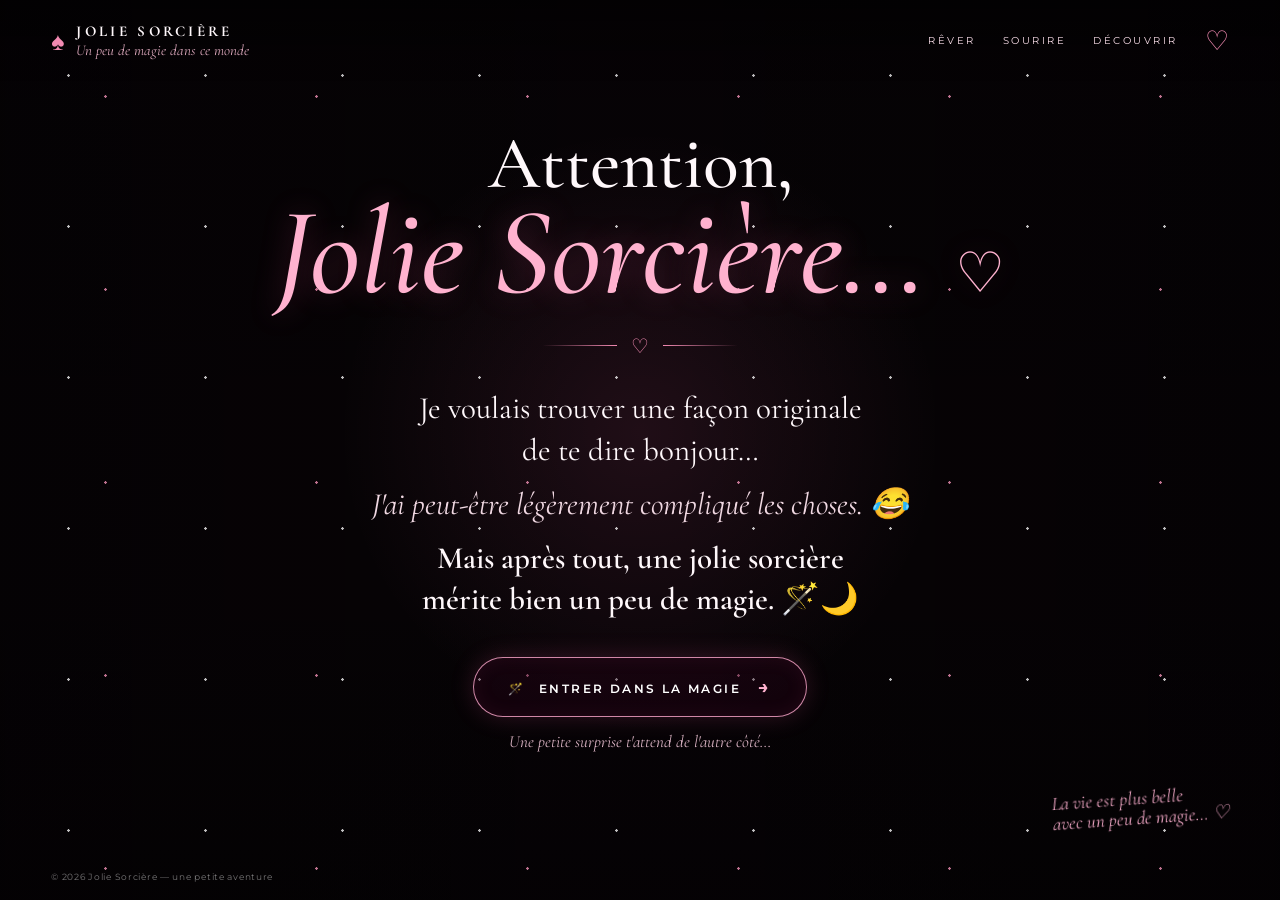
==== index.html @ 944da11e "Add files via upload" ====
<!DOCTYPE html>
<html lang="fr">

<head>
    <meta charset="UTF-8">

    <meta name="viewport" content="width=device-width, initial-scale=1.0">

    <meta name="theme-color" content="#070306">

    <title>Jolie Sorcière 🌙</title>

    <link rel="stylesheet" href="style.css">
</head>

<body>

    <!-- Étoiles -->
    <div class="stars"></div>

    <main class="hero">

        <!-- Image de fond -->
        <div class="background-image"></div>

        <!-- Voile sombre -->
        <div class="overlay"></div>


        <!-- =========================
             NAVIGATION
        ========================== -->

        <header class="topbar">

            <div class="brand">

                <div class="brand-icon">
                    ♠
                </div>

                <div class="brand-text">

                    <strong>
                        JOLIE SORCIÈRE
                    </strong>

                    <small>
                        Un peu de magie dans ce monde
                    </small>

                </div>

            </div>


            <nav>

                <span>RÊVER</span>

                <span>SOURIRE</span>

                <span>DÉCOUVRIR</span>

                <span class="heart">
                    ♡
                </span>

            </nav>

        </header>



        <!-- =========================
             CONTENU PRINCIPAL
        ========================== -->

        <section class="hero-content">

            <p class="attention">
                Attention,
            </p>


            <h1>
                Jolie Sorcière…
                <span>♡</span>
            </h1>


            <div class="divider">

                <i></i>

                <span>♡</span>

                <i></i>

            </div>



            <!-- Message -->

            <div class="message">

                <p class="main-message">

                    Je voulais trouver une façon originale
                    <br>
                    de te dire bonjour…

                </p>


                <p class="funny-message">

                    J'ai peut-être légèrement compliqué les choses. 😂

                </p>


                <p class="romantic-message">

                    Mais après tout, une jolie sorcière
                    <br>
                    mérite bien un peu de magie. 🪄🌙

                </p>

            </div>



            <!-- Bouton -->

            <button
                id="enterMagic"
                class="magic-button"
            >

                <span>
                    🪄
                </span>

                ENTRER DANS LA MAGIE

                <b>
                    →
                </b>

            </button>


            <p class="hint">

                Une petite surprise t'attend de l'autre côté…

            </p>

        </section>



        <!-- Petite signature -->

        <div class="signature">

            La vie est plus belle
            <br>

            avec un peu de magie… ♡

        </div>



        <!-- Footer -->

        <footer>

            © 2026 Jolie Sorcière — une petite aventure

        </footer>

    </main>


    <script src="script.js"></script>

</body>

</html>
---- style.css ----
@import url('https://fonts.googleapis.com/css2?family=Cormorant+Garamond:wght@400;500;600;700&family=Montserrat:wght@400;500;600;700&display=swap');


/* =========================================
   VARIABLES
========================================= */

:root {

    --black: #070306;

    --pink: #f28ab2;

    --pink-light: #ffb2cf;

    --white: #fff8fb;

}


/* =========================================
   RESET
========================================= */

* {
    box-sizing: border-box;
}


html,
body {

    margin: 0;

    min-height: 100%;

}


body {

    background: var(--black);

    color: var(--white);

    font-family: 'Montserrat', sans-serif;

    overflow: hidden;

}


/* =========================================
   HERO
========================================= */

.hero {

    position: relative;

    height: 100vh;

    width: 100%;

    display: flex;

    align-items: center;

    justify-content: center;

    overflow: hidden;

}


/* =========================================
   IMAGE DE FOND
========================================= */

.background-image {

    position: absolute;

    inset: 0;

    background-image:
        url("asset/hero-magique.png");

    background-size: cover;

    background-position: center;

    transform: scale(1.02);

}


/* =========================================
   OVERLAY
========================================= */

.overlay {

    position: absolute;

    inset: 0;

    background:

        radial-gradient(
            circle at 50% 48%,
            rgba(255, 110, 170, 0.10),
            transparent 38%
        ),

        linear-gradient(
            90deg,
            rgba(0, 0, 0, 0.30),
            rgba(0, 0, 0, 0.05),
            rgba(0, 0, 0, 0.30)
        ),

        linear-gradient(
            0deg,
            rgba(3, 1, 3, 0.60),
            transparent 35%,
            rgba(3, 1, 3, 0.20)
        );

}


/* =========================================
   ÉTOILES
========================================= */

.stars {

    position: fixed;

    inset: 0;

    z-index: 3;

    pointer-events: none;

    opacity: 0.75;

    background-image:

        radial-gradient(
            circle,
            #ffffff 0 1px,
            transparent 1.5px
        ),

        radial-gradient(
            circle,
            #ff9ac0 0 1px,
            transparent 1.5px
        );

    background-size:

        137px 151px,

        211px 193px;

    animation: starsMove 18s linear infinite;

}


@keyframes starsMove {

    from {

        background-position:
            0 0,
            0 0;

    }

    to {

        background-position:
            137px 151px,
            211px 193px;

    }

}


/* =========================================
   NAVIGATION
========================================= */

.topbar {

    position: absolute;

    z-index: 5;

    top: 0;

    left: 0;

    right: 0;

    padding: 22px 4vw;

    display: flex;

    justify-content: space-between;

    align-items: center;

    background:
        linear-gradient(
            rgba(0, 0, 0, 0.45),
            transparent
        );

}


/* Logo */

.brand {

    display: flex;

    align-items: center;

    gap: 12px;

}


.brand-icon {

    font-size: 25px;

    color: var(--pink);

}


.brand-text strong {

    display: block;

    font-family: 'Cormorant Garamond', serif;

    font-size: 15px;

    letter-spacing: 0.22em;

}


.brand-text small {

    display: block;

    margin-top: 1px;

    color: #d9a5b9;

    font-family: 'Cormorant Garamond', serif;

    font-size: 15px;

    font-style: italic;

}


/* Navigation */

nav {

    display: flex;

    align-items: center;

    gap: 27px;

    font-size: 10px;

    letter-spacing: 0.25em;

}


nav span {

    color: #f7dce7;

}


nav .heart {

    color: var(--pink);

    font-size: 27px;

    letter-spacing: 0;

}


/* =========================================
   CONTENU
========================================= */

.hero-content {

    position: relative;

    z-index: 4;

    width: min(850px, 92vw);

    padding: 80px 20px;

    text-align: center;

    animation: appear 1.2s ease both;

}


@keyframes appear {

    from {

        opacity: 0;

        transform: translateY(20px);

    }

    to {

        opacity: 1;

        transform: translateY(0);

    }

}


/* =========================================
   TITRE
========================================= */

.attention {

    margin: 0;

    font-family: 'Cormorant Garamond', serif;

    font-size: clamp(
        42px,
        6vw,
        74px
    );

    line-height: 0.9;

    font-weight: 500;

}


h1 {

    margin: 0;

    font-family: 'Cormorant Garamond', serif;

    font-size: clamp(
        64px,
        10vw,
        124px
    );

    line-height: 0.9;

    font-weight: 500;

    font-style: italic;

    color: var(--pink-light);

    text-shadow:
        0 0 30px rgba(
            255,
            102,
            165,
            0.25
        );

}


h1 span {

    font-family: 'Montserrat', sans-serif;

    font-size: 0.45em;

    font-style: normal;

}


/* =========================================
   SÉPARATEUR
========================================= */

.divider {

    display: flex;

    justify-content: center;

    align-items: center;

    gap: 14px;

    margin: 25px 0 30px;

    color: var(--pink);

}


.divider i {

    width: 75px;

    height: 1px;

    display: block;

    background:

        linear-gradient(
            90deg,
            transparent,
            var(--pink)
        );

}


.divider i:last-child {

    transform: rotate(180deg);

}


.divider span {

    font-size: 20px;

}


/* =========================================
   MESSAGE
========================================= */

.message {

    font-family: 'Cormorant Garamond', serif;

    font-size: clamp(
        22px,
        2.5vw,
        31px
    );

    line-height: 1.35;

}


.message p {

    margin: 0 0 12px;

}


.funny-message {

    color: #f0d8e2;

    font-style: italic;

}


.romantic-message {

    font-weight: 600;

}


/* =========================================
   BOUTON
========================================= */

.magic-button {

    margin-top: 24px;

    padding: 18px 34px;

    border:

        1px solid
        rgba(
            255,
            169,
            205,
            0.8
        );

    border-radius: 999px;

    color: white;

    background:

        rgba(
            40,
            4,
            24,
            0.38
        );

    box-shadow:

        0 0 25px
        rgba(
            245,
            102,
            161,
            0.18
        ),

        inset 0 0 20px
        rgba(
            245,
            102,
            161,
            0.07
        );

    font-family: 'Montserrat', sans-serif;

    font-size: 12px;

    font-weight: 600;

    letter-spacing: 0.20em;

    cursor: pointer;

    transition: 0.3s ease;

}


.magic-button:hover {

    transform: translateY(-3px);

    background:

        rgba(
            92,
            11,
            52,
            0.55
        );

    box-shadow:

        0 0 35px
        rgba(
            245,
            102,
            161,
            0.34
        );

}


.magic-button span {

    margin-right: 8px;

}


.magic-button b {

    margin-left: 12px;

    color: var(--pink-light);

    font-size: 18px;

}


/* =========================================
   TEXTE SOUS BOUTON
========================================= */

.hint {

    margin-top: 14px;

    color: #d8b1c1;

    font-family: 'Cormorant Garamond', serif;

    font-size: 17px;

    font-style: italic;

}


/* =========================================
   SIGNATURE
========================================= */

.signature {

    position: absolute;

    z-index: 4;

    right: 4vw;

    bottom: 8vh;

    color: #f0a6c4;

    font-family: 'Cormorant Garamond', serif;

    font-size: 19px;

    font-style: italic;

    line-height: 1.05;

    transform: rotate(-4deg);

}


/* =========================================
   FOOTER
========================================= */

footer {

    position: absolute;

    z-index: 4;

    left: 4vw;

    bottom: 18px;

    color: rgba(
        255,
        255,
        255,
        0.45
    );

    font-size: 9px;

    letter-spacing: 0.08em;

}


/* =========================================
   MOBILE
========================================= */

@media (max-width: 800px) {

    nav {

        display: none;

    }


    .topbar {

        padding: 18px 20px;

    }


    .hero-content {

        padding-top: 100px;

    }


    .signature {

        display: none;

    }


    .message {

        font-size: 22px;

    }


    .magic-button {

        padding: 16px 22px;

        font-size: 10px;

    }

}


/* =========================================
   ACCESSIBILITÉ
========================================= */

@media (prefers-reduced-motion: reduce) {

    * {

        animation: none !important;

        transition: none !important;

    }

}
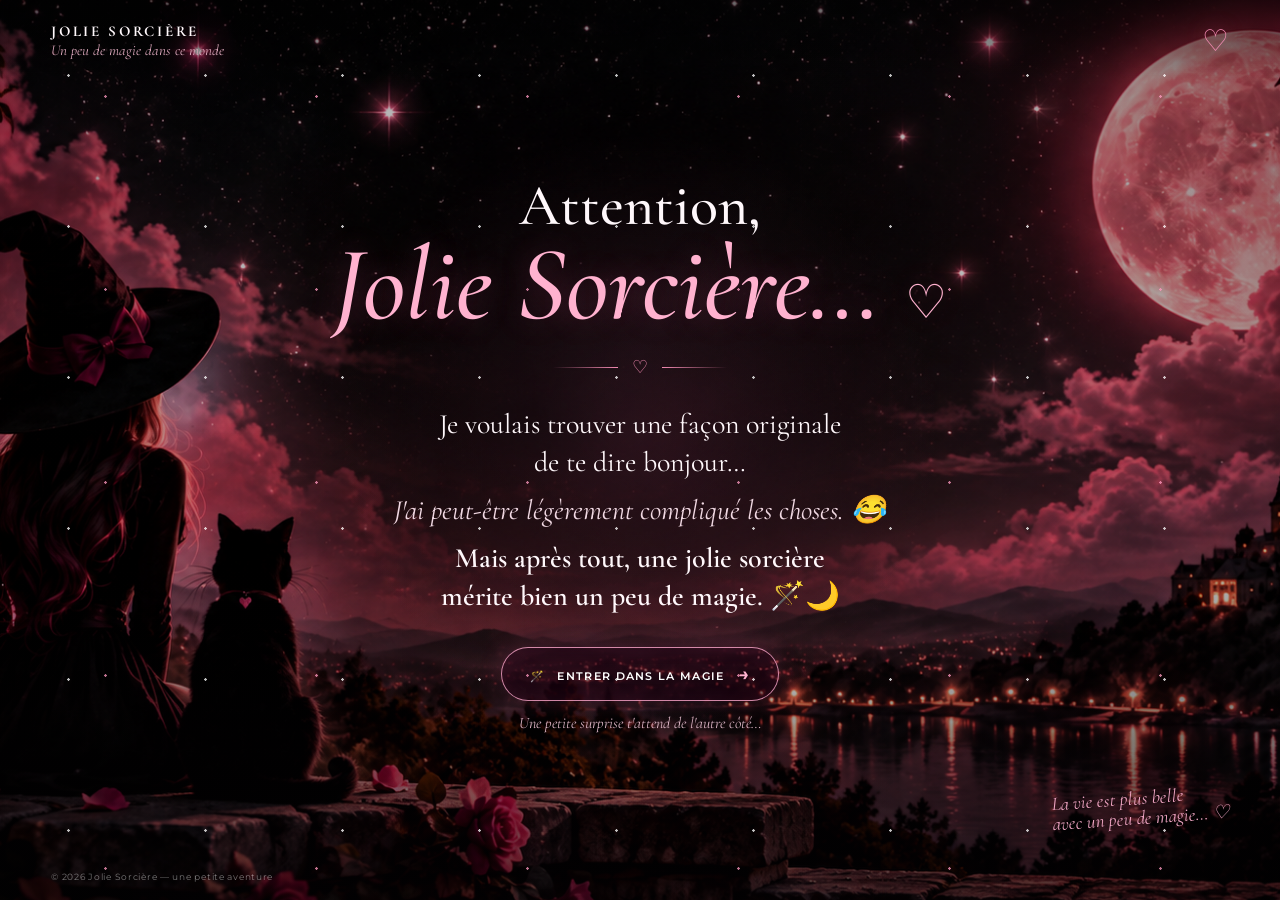
==== commit 336c9b9d: "Simplify page 1 header for mobile and desktop" ====
--- a/index.html
+++ b/index.html
@@ -1,194 +1,69 @@
-<!DOCTYPE html>
-<html lang="fr">
-
-<head>
-    <meta charset="UTF-8">
-
-    <meta name="viewport" content="width=device-width, initial-scale=1.0">
-
-    <meta name="theme-color" content="#070306">
-
-    <title>Jolie Sorcière 🌙</title>
-
-    <link rel="stylesheet" href="style.css">
-</head>
-
-<body>
-
-    <!-- Étoiles -->
-    <div class="stars"></div>
-
-    <main class="hero">
-
-        <!-- Image de fond -->
-        <div class="background-image"></div>
-
-        <!-- Voile sombre -->
-        <div class="overlay"></div>
-
-
-        <!-- =========================
-             NAVIGATION
-        ========================== -->
-
-        <header class="topbar">
-
-            <div class="brand">
-
-                <div class="brand-icon">
-                    ♠
-                </div>
-
-                <div class="brand-text">
-
-                    <strong>
-                        JOLIE SORCIÈRE
-                    </strong>
-
-                    <small>
-                        Un peu de magie dans ce monde
-                    </small>
-
-                </div>
-
-            </div>
-
-
-            <nav>
-
-                <span>RÊVER</span>
-
-                <span>SOURIRE</span>
-
-                <span>DÉCOUVRIR</span>
-
-                <span class="heart">
-                    ♡
-                </span>
-
-            </nav>
-
-        </header>
-
-
-
-        <!-- =========================
-             CONTENU PRINCIPAL
-        ========================== -->
-
-        <section class="hero-content">
-
-            <p class="attention">
-                Attention,
-            </p>
-
-
-            <h1>
-                Jolie Sorcière…
-                <span>♡</span>
-            </h1>
-
-
-            <div class="divider">
-
-                <i></i>
-
-                <span>♡</span>
-
-                <i></i>
-
-            </div>
-
-
-
-            <!-- Message -->
-
-            <div class="message">
-
-                <p class="main-message">
-
-                    Je voulais trouver une façon originale
-                    <br>
-                    de te dire bonjour…
-
-                </p>
-
-
-                <p class="funny-message">
-
-                    J'ai peut-être légèrement compliqué les choses. 😂
-
-                </p>
-
-
-                <p class="romantic-message">
-
-                    Mais après tout, une jolie sorcière
-                    <br>
-                    mérite bien un peu de magie. 🪄🌙
-
-                </p>
-
-            </div>
-
-
-
-            <!-- Bouton -->
-
-            <button
-                id="enterMagic"
-                class="magic-button"
-            >
-
-                <span>
-                    🪄
-                </span>
-
-                ENTRER DANS LA MAGIE
-
-                <b>
-                    →
-                </b>
-
-            </button>
-
-
-            <p class="hint">
-
-                Une petite surprise t'attend de l'autre côté…
-
-            </p>
-
-        </section>
-
-
-
-        <!-- Petite signature -->
-
-        <div class="signature">
-
-            La vie est plus belle
-            <br>
-
-            avec un peu de magie… ♡
-
-        </div>
-
-
-
-        <!-- Footer -->
-
-        <footer>
-
-            © 2026 Jolie Sorcière — une petite aventure
-
-        </footer>
-
-    </main>
-
-
-    <script src="script.js"></script>
-
-</body>
-
+<!DOCTYPE html>
+<html lang="fr">
+<head>
+    <meta charset="UTF-8">
+    <meta name="viewport" content="width=device-width, initial-scale=1.0">
+    <meta name="theme-color" content="#070306">
+    <title>Jolie Sorcière 🌙</title>
+    <link rel="stylesheet" href="style.css">
+</head>
+<body>
+    <div class="stars"></div>
+    <main class="hero">
+        <div class="background-image"></div>
+        <div class="overlay"></div>
+
+        <header class="topbar">
+            <div class="brand">
+                <div class="brand-text">
+                    <strong>JOLIE SORCIÈRE</strong>
+                    <small>Un peu de magie dans ce monde</small>
+                </div>
+            </div>
+            <div class="top-heart">♡</div>
+        </header>
+
+        <section class="hero-content">
+            <p class="attention">Attention,</p>
+            <h1>Jolie Sorcière… <span>♡</span></h1>
+
+            <div class="divider">
+                <i></i>
+                <span>♡</span>
+                <i></i>
+            </div>
+
+            <div class="message">
+                <p class="main-message">
+                    Je voulais trouver une façon originale<br>
+                    de te dire bonjour…
+                </p>
+                <p class="funny-message">
+                    J'ai peut-être légèrement compliqué les choses. 😂
+                </p>
+                <p class="romantic-message">
+                    Mais après tout, une jolie sorcière<br>
+                    mérite bien un peu de magie. 🪄🌙
+                </p>
+            </div>
+
+            <button id="enterMagic" class="magic-button">
+                <span>🪄</span>
+                ENTRER DANS LA MAGIE
+                <b>→</b>
+            </button>
+
+            <p class="hint">Une petite surprise t'attend de l'autre côté…</p>
+        </section>
+
+        <div class="signature">
+            La vie est plus belle<br>
+            avec un peu de magie… ♡
+        </div>
+
+        <footer>© 2026 Jolie Sorcière — une petite aventure</footer>
+    </main>
+
+    <script src="script.js"></script>
+</body>
 </html>
--- a/style.css
+++ b/style.css
@@ -1,770 +1,338 @@
-@import url('https://fonts.googleapis.com/css2?family=Cormorant+Garamond:wght@400;500;600;700&family=Montserrat:wght@400;500;600;700&display=swap');
-
-
-/* =========================================
-   VARIABLES
-========================================= */
-
-:root {
-
-    --black: #070306;
-
-    --pink: #f28ab2;
-
-    --pink-light: #ffb2cf;
-
-    --white: #fff8fb;
-
-}
-
-
-/* =========================================
-   RESET
-========================================= */
-
-* {
-    box-sizing: border-box;
-}
-
-
-html,
-body {
-
-    margin: 0;
-
-    min-height: 100%;
-
-}
-
-
-body {
-
-    background: var(--black);
-
-    color: var(--white);
-
-    font-family: 'Montserrat', sans-serif;
-
-    overflow: hidden;
-
-}
-
-
-/* =========================================
-   HERO
-========================================= */
-
-.hero {
-
-    position: relative;
-
-    height: 100vh;
-
-    width: 100%;
-
-    display: flex;
-
-    align-items: center;
-
-    justify-content: center;
-
-    overflow: hidden;
-
-}
-
-
-/* =========================================
-   IMAGE DE FOND
-========================================= */
-
-.background-image {
-
-    position: absolute;
-
-    inset: 0;
-
-    background-image:
-        url("asset/hero-magique.png");
-
-    background-size: cover;
-
-    background-position: center;
-
-    transform: scale(1.02);
-
-}
-
-
-/* =========================================
-   OVERLAY
-========================================= */
-
-.overlay {
-
-    position: absolute;
-
-    inset: 0;
-
-    background:
-
-        radial-gradient(
-            circle at 50% 48%,
-            rgba(255, 110, 170, 0.10),
-            transparent 38%
-        ),
-
-        linear-gradient(
-            90deg,
-            rgba(0, 0, 0, 0.30),
-            rgba(0, 0, 0, 0.05),
-            rgba(0, 0, 0, 0.30)
-        ),
-
-        linear-gradient(
-            0deg,
-            rgba(3, 1, 3, 0.60),
-            transparent 35%,
-            rgba(3, 1, 3, 0.20)
-        );
-
-}
-
-
-/* =========================================
-   ÉTOILES
-========================================= */
-
-.stars {
-
-    position: fixed;
-
-    inset: 0;
-
-    z-index: 3;
-
-    pointer-events: none;
-
-    opacity: 0.75;
-
-    background-image:
-
-        radial-gradient(
-            circle,
-            #ffffff 0 1px,
-            transparent 1.5px
-        ),
-
-        radial-gradient(
-            circle,
-            #ff9ac0 0 1px,
-            transparent 1.5px
-        );
-
-    background-size:
-
-        137px 151px,
-
-        211px 193px;
-
-    animation: starsMove 18s linear infinite;
-
-}
-
-
-@keyframes starsMove {
-
-    from {
-
-        background-position:
-            0 0,
-            0 0;
-
-    }
-
-    to {
-
-        background-position:
-            137px 151px,
-            211px 193px;
-
-    }
-
-}
-
-
-/* =========================================
-   NAVIGATION
-========================================= */
-
-.topbar {
-
-    position: absolute;
-
-    z-index: 5;
-
-    top: 0;
-
-    left: 0;
-
-    right: 0;
-
-    padding: 22px 4vw;
-
-    display: flex;
-
-    justify-content: space-between;
-
-    align-items: center;
-
-    background:
-        linear-gradient(
-            rgba(0, 0, 0, 0.45),
-            transparent
-        );
-
-}
-
-
-/* Logo */
-
-.brand {
-
-    display: flex;
-
-    align-items: center;
-
-    gap: 12px;
-
-}
-
-
-.brand-icon {
-
-    font-size: 25px;
-
-    color: var(--pink);
-
-}
-
-
-.brand-text strong {
-
-    display: block;
-
-    font-family: 'Cormorant Garamond', serif;
-
-    font-size: 15px;
-
-    letter-spacing: 0.22em;
-
-}
-
-
-.brand-text small {
-
-    display: block;
-
-    margin-top: 1px;
-
-    color: #d9a5b9;
-
-    font-family: 'Cormorant Garamond', serif;
-
-    font-size: 15px;
-
-    font-style: italic;
-
-}
-
-
-/* Navigation */
-
-nav {
-
-    display: flex;
-
-    align-items: center;
-
-    gap: 27px;
-
-    font-size: 10px;
-
-    letter-spacing: 0.25em;
-
-}
-
-
-nav span {
-
-    color: #f7dce7;
-
-}
-
-
-nav .heart {
-
-    color: var(--pink);
-
-    font-size: 27px;
-
-    letter-spacing: 0;
-
-}
-
-
-/* =========================================
-   CONTENU
-========================================= */
-
-.hero-content {
-
-    position: relative;
-
-    z-index: 4;
-
-    width: min(850px, 92vw);
-
-    padding: 80px 20px;
-
-    text-align: center;
-
-    animation: appear 1.2s ease both;
-
-}
-
-
-@keyframes appear {
-
-    from {
-
-        opacity: 0;
-
-        transform: translateY(20px);
-
-    }
-
-    to {
-
-        opacity: 1;
-
-        transform: translateY(0);
-
-    }
-
-}
-
-
-/* =========================================
-   TITRE
-========================================= */
-
-.attention {
-
-    margin: 0;
-
-    font-family: 'Cormorant Garamond', serif;
-
-    font-size: clamp(
-        42px,
-        6vw,
-        74px
-    );
-
-    line-height: 0.9;
-
-    font-weight: 500;
-
-}
-
-
-h1 {
-
-    margin: 0;
-
-    font-family: 'Cormorant Garamond', serif;
-
-    font-size: clamp(
-        64px,
-        10vw,
-        124px
-    );
-
-    line-height: 0.9;
-
-    font-weight: 500;
-
-    font-style: italic;
-
-    color: var(--pink-light);
-
-    text-shadow:
-        0 0 30px rgba(
-            255,
-            102,
-            165,
-            0.25
-        );
-
-}
-
-
-h1 span {
-
-    font-family: 'Montserrat', sans-serif;
-
-    font-size: 0.45em;
-
-    font-style: normal;
-
-}
-
-
-/* =========================================
-   SÉPARATEUR
-========================================= */
-
-.divider {
-
-    display: flex;
-
-    justify-content: center;
-
-    align-items: center;
-
-    gap: 14px;
-
-    margin: 25px 0 30px;
-
-    color: var(--pink);
-
-}
-
-
-.divider i {
-
-    width: 75px;
-
-    height: 1px;
-
-    display: block;
-
-    background:
-
-        linear-gradient(
-            90deg,
-            transparent,
-            var(--pink)
-        );
-
-}
-
-
-.divider i:last-child {
-
-    transform: rotate(180deg);
-
-}
-
-
-.divider span {
-
-    font-size: 20px;
-
-}
-
-
-/* =========================================
-   MESSAGE
-========================================= */
-
-.message {
-
-    font-family: 'Cormorant Garamond', serif;
-
-    font-size: clamp(
-        22px,
-        2.5vw,
-        31px
-    );
-
-    line-height: 1.35;
-
-}
-
-
-.message p {
-
-    margin: 0 0 12px;
-
-}
-
-
-.funny-message {
-
-    color: #f0d8e2;
-
-    font-style: italic;
-
-}
-
-
-.romantic-message {
-
-    font-weight: 600;
-
-}
-
-
-/* =========================================
-   BOUTON
-========================================= */
-
-.magic-button {
-
-    margin-top: 24px;
-
-    padding: 18px 34px;
-
-    border:
-
-        1px solid
-        rgba(
-            255,
-            169,
-            205,
-            0.8
-        );
-
-    border-radius: 999px;
-
-    color: white;
-
-    background:
-
-        rgba(
-            40,
-            4,
-            24,
-            0.38
-        );
-
-    box-shadow:
-
-        0 0 25px
-        rgba(
-            245,
-            102,
-            161,
-            0.18
-        ),
-
-        inset 0 0 20px
-        rgba(
-            245,
-            102,
-            161,
-            0.07
-        );
-
-    font-family: 'Montserrat', sans-serif;
-
-    font-size: 12px;
-
-    font-weight: 600;
-
-    letter-spacing: 0.20em;
-
-    cursor: pointer;
-
-    transition: 0.3s ease;
-
-}
-
-
-.magic-button:hover {
-
-    transform: translateY(-3px);
-
-    background:
-
-        rgba(
-            92,
-            11,
-            52,
-            0.55
-        );
-
-    box-shadow:
-
-        0 0 35px
-        rgba(
-            245,
-            102,
-            161,
-            0.34
-        );
-
-}
-
-
-.magic-button span {
-
-    margin-right: 8px;
-
-}
-
-
-.magic-button b {
-
-    margin-left: 12px;
-
-    color: var(--pink-light);
-
-    font-size: 18px;
-
-}
-
-
-/* =========================================
-   TEXTE SOUS BOUTON
-========================================= */
-
-.hint {
-
-    margin-top: 14px;
-
-    color: #d8b1c1;
-
-    font-family: 'Cormorant Garamond', serif;
-
-    font-size: 17px;
-
-    font-style: italic;
-
-}
-
-
-/* =========================================
-   SIGNATURE
-========================================= */
-
-.signature {
-
-    position: absolute;
-
-    z-index: 4;
-
-    right: 4vw;
-
-    bottom: 8vh;
-
-    color: #f0a6c4;
-
-    font-family: 'Cormorant Garamond', serif;
-
-    font-size: 19px;
-
-    font-style: italic;
-
-    line-height: 1.05;
-
-    transform: rotate(-4deg);
-
-}
-
-
-/* =========================================
-   FOOTER
-========================================= */
-
-footer {
-
-    position: absolute;
-
-    z-index: 4;
-
-    left: 4vw;
-
-    bottom: 18px;
-
-    color: rgba(
-        255,
-        255,
-        255,
-        0.45
-    );
-
-    font-size: 9px;
-
-    letter-spacing: 0.08em;
-
-}
-
-
-/* =========================================
-   MOBILE
-========================================= */
-
-@media (max-width: 800px) {
-
-    nav {
-
-        display: none;
-
-    }
-
-
-    .topbar {
-
-        padding: 18px 20px;
-
-    }
-
-
-    .hero-content {
-
-        padding-top: 100px;
-
-    }
-
-
-    .signature {
-
-        display: none;
-
-    }
-
-
-    .message {
-
-        font-size: 22px;
-
-    }
-
-
-    .magic-button {
-
-        padding: 16px 22px;
-
-        font-size: 10px;
-
-    }
-
-}
-
-
-/* =========================================
-   ACCESSIBILITÉ
-========================================= */
-
-@media (prefers-reduced-motion: reduce) {
-
-    * {
-
-        animation: none !important;
-
-        transition: none !important;
-
-    }
-
+@import url('https://fonts.googleapis.com/css2?family=Cormorant+Garamond:wght@400;500;600;700&family=Montserrat:wght@400;500;600;700&display=swap');
+
+:root{
+  --black:#070306;
+  --pink:#f28ab2;
+  --pink-light:#ffb2cf;
+  --white:#fff8fb;
+}
+
+*{box-sizing:border-box;margin:0;padding:0}
+
+html,body{
+  width:100%;
+  min-height:100%;
+  background:var(--black);
+}
+
+body{
+  color:var(--white);
+  font-family:'Montserrat',sans-serif;
+  overflow-x:hidden;
+  overflow-y:auto;
+}
+
+.hero{
+  position:relative;
+  width:100%;
+  min-height:100svh;
+  height:auto;
+  display:flex;
+  align-items:center;
+  justify-content:center;
+  overflow:hidden;
+  isolation:isolate;
+}
+
+.background-image{
+  position:absolute;
+  inset:0;
+  z-index:0;
+  background-image:url("asset/hero-magique.png");
+  background-size:cover;
+  background-position:center center;
+  background-repeat:no-repeat;
+  transform:scale(1.02);
+}
+
+.overlay{
+  position:absolute;
+  inset:0;
+  z-index:1;
+  background:
+    radial-gradient(circle at 50% 48%,rgba(255,110,170,.10),transparent 38%),
+    linear-gradient(90deg,rgba(0,0,0,.30),rgba(0,0,0,.05),rgba(0,0,0,.30)),
+    linear-gradient(0deg,rgba(3,1,3,.62),transparent 38%,rgba(3,1,3,.20));
+}
+
+.stars{
+  position:fixed;
+  inset:0;
+  z-index:3;
+  pointer-events:none;
+  opacity:.75;
+  background-image:
+    radial-gradient(circle,#fff 0 1px,transparent 1.5px),
+    radial-gradient(circle,#ff9ac0 0 1px,transparent 1.5px);
+  background-size:137px 151px,211px 193px;
+  animation:starsMove 18s linear infinite;
+}
+
+@keyframes starsMove{
+  from{background-position:0 0,0 0}
+  to{background-position:137px 151px,211px 193px}
+}
+
+.topbar{
+  position:absolute;
+  z-index:5;
+  top:0;
+  left:0;
+  right:0;
+  padding:22px 4vw;
+  display:flex;
+  justify-content:space-between;
+  align-items:center;
+  background:linear-gradient(rgba(0,0,0,.45),transparent);
+}
+
+.brand{display:flex;align-items:center;gap:12px}
+.brand-icon{display:none}
+
+.brand-text strong{
+  display:block;
+  font-family:'Cormorant Garamond',serif;
+  font-size:15px;
+  letter-spacing:.18em;
+}
+
+.brand-text small{
+  display:block;
+  margin-top:1px;
+  color:#d9a5b9;
+  font-family:'Cormorant Garamond',serif;
+  font-size:15px;
+  font-style:italic;
+}
+
+nav{display:none}
+
+.top-heart{
+  color:var(--pink);
+  font-size:30px;
+  line-height:1;
+  text-shadow:0 0 18px rgba(242,138,178,.55);
+}
+
+.hero-content{
+  position:relative;
+  z-index:4;
+  width:min(850px,92vw);
+  padding:100px 20px 90px;
+  text-align:center;
+  animation:appear 1.2s ease both;
+}
+
+@keyframes appear{
+  from{opacity:0;transform:translateY(20px)}
+  to{opacity:1;transform:translateY(0)}
+}
+
+.attention{
+  margin:0;
+  font-family:'Cormorant Garamond',serif;
+  font-size:clamp(32px,6vw,58px);
+  line-height:1;
+  font-weight:500;
+}
+
+h1{
+  margin:0;
+  font-family:'Cormorant Garamond',serif;
+  font-size:clamp(52px,10vw,105px);
+  line-height:.95;
+  font-weight:500;
+  font-style:italic;
+  color:var(--pink-light);
+  text-shadow:0 0 30px rgba(255,102,165,.25);
+}
+
+h1 span{
+  font-family:'Montserrat',sans-serif;
+  font-size:.45em;
+  font-style:normal;
+}
+
+.divider{
+  display:flex;
+  justify-content:center;
+  align-items:center;
+  gap:14px;
+  margin:22px 0 28px;
+  color:var(--pink);
+}
+
+.divider i{
+  width:65px;
+  height:1px;
+  display:block;
+  background:linear-gradient(90deg,transparent,var(--pink));
+}
+
+.divider i:last-child{transform:rotate(180deg)}
+.divider span{font-size:18px}
+
+.message{
+  font-family:'Cormorant Garamond',serif;
+  font-size:clamp(19px,2.5vw,28px);
+  line-height:1.35;
+}
+
+.message p{margin:0 0 10px}
+.funny-message{color:#f0d8e2;font-style:italic}
+.romantic-message{font-weight:600}
+
+.magic-button{
+  margin-top:22px;
+  padding:16px 28px;
+  border:1px solid rgba(255,169,205,.8);
+  border-radius:999px;
+  color:white;
+  background:rgba(40,4,24,.42);
+  box-shadow:0 0 25px rgba(245,102,161,.18),inset 0 0 20px rgba(245,102,161,.07);
+  font-family:'Montserrat',sans-serif;
+  font-size:11px;
+  font-weight:600;
+  letter-spacing:.12em;
+  cursor:pointer;
+  transition:.3s ease;
+}
+
+.magic-button:hover{
+  transform:translateY(-3px);
+  background:rgba(92,11,52,.55);
+  box-shadow:0 0 35px rgba(245,102,161,.34);
+}
+
+.magic-button span{margin-right:8px}
+.magic-button b{margin-left:10px;color:var(--pink-light);font-size:17px}
+
+.hint{
+  margin-top:12px;
+  color:#d8b1c1;
+  font-family:'Cormorant Garamond',serif;
+  font-size:16px;
+  font-style:italic;
+}
+
+.signature{
+  position:absolute;
+  z-index:4;
+  right:4vw;
+  bottom:8vh;
+  color:#f0a6c4;
+  font-family:'Cormorant Garamond',serif;
+  font-size:19px;
+  font-style:italic;
+  line-height:1.05;
+  transform:rotate(-4deg);
+}
+
+footer{
+  position:absolute;
+  z-index:4;
+  left:4vw;
+  bottom:18px;
+  color:rgba(255,255,255,.45);
+  font-size:9px;
+  letter-spacing:.08em;
+}
+
+@media(max-width:800px){
+  .hero{
+    min-height:100svh;
+    align-items:flex-start;
+    overflow:visible;
+  }
+
+  .background-image{
+    background-position:58% center;
+  }
+
+  .topbar{
+    padding:18px 18px;
+  }
+
+  .brand-text strong{
+    font-size:13px;
+    letter-spacing:.12em;
+  }
+
+  .brand-text small{
+    font-size:13px;
+  }
+
+  .top-heart{
+    font-size:27px;
+  }
+
+  .hero-content{
+    width:100%;
+    max-width:560px;
+    padding:125px 18px 115px;
+  }
+
+  .attention{
+    font-size:clamp(30px,10vw,44px);
+  }
+
+  h1{
+    font-size:clamp(48px,15vw,68px);
+  }
+
+  .divider{
+    margin:18px 0 24px;
+  }
+
+  .divider i{
+    width:42px;
+  }
+
+  .message{
+    font-size:clamp(18px,5.2vw,23px);
+  }
+
+  .message br{
+    display:none;
+  }
+
+  .magic-button{
+    max-width:100%;
+    padding:15px 20px;
+    font-size:10px;
+    letter-spacing:.08em;
+  }
+
+  .hint{
+    font-size:15px;
+    padding:0 10px;
+  }
+
+  .signature{
+    display:none;
+  }
+
+  footer{
+    left:0;
+    right:0;
+    bottom:12px;
+    text-align:center;
+    font-size:8px;
+  }
+}
+
+@media(max-width:380px){
+  .hero-content{padding-top:112px;padding-left:14px;padding-right:14px}
+  .brand-text small{font-size:12px}
+  .top-heart{font-size:24px}
+  h1{font-size:46px}
+  .message{font-size:17px}
+  .magic-button{font-size:9px;padding:14px 16px}
+}
+
+@media(prefers-reduced-motion:reduce){
+  *,*::before,*::after{
+    animation:none!important;
+    transition:none!important;
+  }
 }
